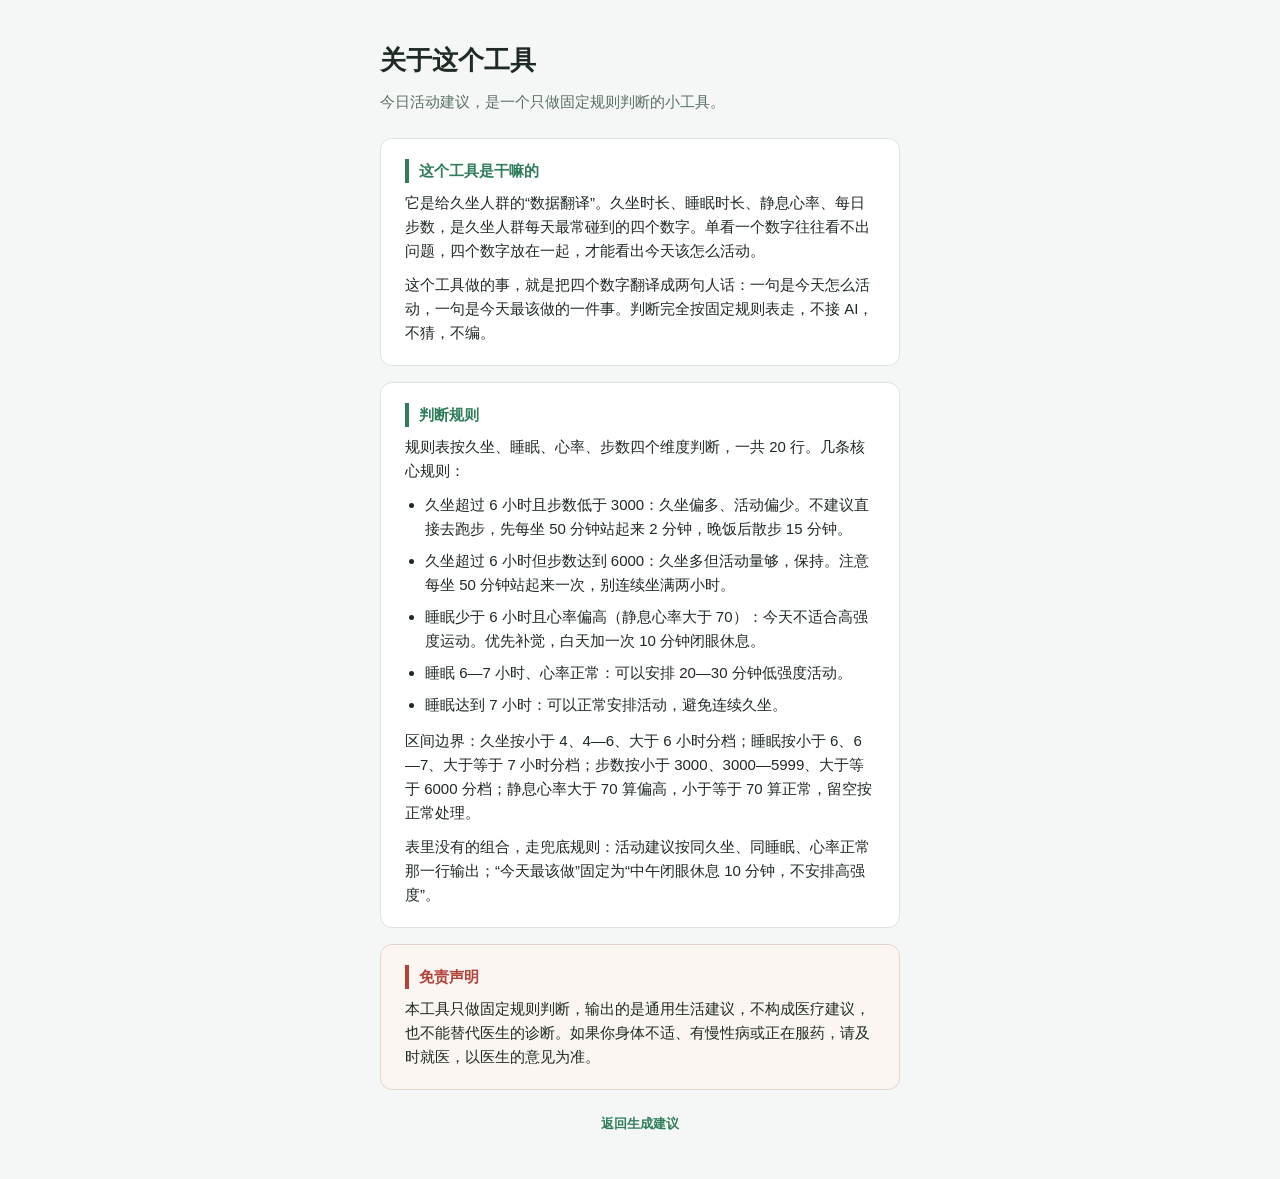
==== about.html @ 0ddff051 "Add about page and perfect logic" ====
<!DOCTYPE html>
<html lang="zh-CN">
<head>
  <meta charset="UTF-8">
  <meta name="viewport" content="width=device-width, initial-scale=1">
  <title>关于 - 今日活动建议</title>
  <link rel="stylesheet" href="style.css">
  <link rel="icon" href="data:image/svg+xml,%3Csvg xmlns='http://www.w3.org/2000/svg' viewBox='0 0 32 32'%3E%3Crect width='32' height='32' rx='7' fill='%232f7d5b'/%3E%3Cpath d='M8 17h4l2-6 3 10 2-4h5' fill='none' stroke='%23fff' stroke-width='2.4' stroke-linecap='round' stroke-linejoin='round'/%3E%3C/svg%3E">
</head>
<body>
  <main class="app">
    <header class="app-header">
      <h1>关于这个工具</h1>
      <p>今日活动建议，是一个只做固定规则判断的小工具。</p>
    </header>

    <section class="about-card">
      <h2>这个工具是干嘛的</h2>
      <p>它是给久坐人群的“数据翻译”。久坐时长、睡眠时长、静息心率、每日步数，是久坐人群每天最常碰到的四个数字。单看一个数字往往看不出问题，四个数字放在一起，才能看出今天该怎么活动。</p>
      <p>这个工具做的事，就是把四个数字翻译成两句人话：一句是今天怎么活动，一句是今天最该做的一件事。判断完全按固定规则表走，不接 AI，不猜，不编。</p>
    </section>

    <section class="about-card">
      <h2>判断规则</h2>
      <p>规则表按久坐、睡眠、心率、步数四个维度判断，一共 20 行。几条核心规则：</p>
      <ul class="rule-list">
        <li>久坐超过 6 小时且步数低于 3000：久坐偏多、活动偏少。不建议直接去跑步，先每坐 50 分钟站起来 2 分钟，晚饭后散步 15 分钟。</li>
        <li>久坐超过 6 小时但步数达到 6000：久坐多但活动量够，保持。注意每坐 50 分钟站起来一次，别连续坐满两小时。</li>
        <li>睡眠少于 6 小时且心率偏高（静息心率大于 70）：今天不适合高强度运动。优先补觉，白天加一次 10 分钟闭眼休息。</li>
        <li>睡眠 6—7 小时、心率正常：可以安排 20—30 分钟低强度活动。</li>
        <li>睡眠达到 7 小时：可以正常安排活动，避免连续久坐。</li>
      </ul>
      <p>区间边界：久坐按小于 4、4—6、大于 6 小时分档；睡眠按小于 6、6—7、大于等于 7 小时分档；步数按小于 3000、3000—5999、大于等于 6000 分档；静息心率大于 70 算偏高，小于等于 70 算正常，留空按正常处理。</p>
      <p>表里没有的组合，走兜底规则：活动建议按同久坐、同睡眠、心率正常那一行输出；“今天最该做”固定为“中午闭眼休息 10 分钟，不安排高强度”。</p>
    </section>

    <section class="about-card disclaimer">
      <h2>免责声明</h2>
      <p>本工具只做固定规则判断，输出的是通用生活建议，不构成医疗建议，也不能替代医生的诊断。如果你身体不适、有慢性病或正在服药，请及时就医，以医生的意见为准。</p>
    </section>

    <footer class="app-footer">
      <p><a href="index.html">返回生成建议</a></p>
    </footer>
  </main>
</body>
</html>
---- style.css ----
:root {
  --bg: #f4f7f5;
  --card: #ffffff;
  --ink: #1f2a24;
  --muted: #5c6f64;
  --accent: #2f7d5b;
  --line: #dbe4dd;
  --error: #b3423a;
}

* {
  box-sizing: border-box;
}

body {
  margin: 0;
  font-family: "Microsoft YaHei", "PingFang SC", "Hiragino Sans GB", "Segoe UI", sans-serif;
  background: var(--bg);
  color: var(--ink);
  line-height: 1.6;
}

.app {
  max-width: 560px;
  margin: 0 auto;
  padding: 40px 20px 32px;
}

.app-header h1 {
  font-size: 26px;
  margin: 0 0 8px;
}

.app-header p {
  color: var(--muted);
  margin: 0 0 24px;
  font-size: 15px;
}

.form-card,
.result {
  background: var(--card);
  border: 1px solid var(--line);
  border-radius: 12px;
  padding: 24px;
}

.field {
  margin-bottom: 16px;
}

.field label {
  display: block;
  font-size: 14px;
  font-weight: 600;
  margin-bottom: 6px;
}

.field input {
  width: 100%;
  padding: 10px 12px;
  font-size: 16px;
  border: 1px solid var(--line);
  border-radius: 8px;
  background: #fff;
}

.field input:focus {
  outline: 2px solid var(--accent);
  outline-offset: 1px;
  border-color: var(--accent);
}

.field-hint {
  margin: 4px 0 0;
  font-size: 13px;
  color: var(--muted);
}

button {
  width: 100%;
  padding: 12px;
  font-size: 16px;
  font-weight: 600;
  color: #fff;
  background: var(--accent);
  border: 0;
  border-radius: 8px;
  cursor: pointer;
}

button:hover {
  background: #256a4b;
}

button:focus-visible {
  outline: 2px solid var(--ink);
  outline-offset: 2px;
}

.form-error {
  color: var(--error);
  font-size: 14px;
  margin: 12px 0 0;
}

.result {
  margin-top: 20px;
}

.result-block {
  margin-bottom: 18px;
}

.result-block h2 {
  font-size: 15px;
  margin: 0 0 6px;
  color: var(--accent);
  border-left: 4px solid var(--accent);
  padding-left: 10px;
}

.result-block p {
  margin: 0;
  font-size: 15px;
}

.match-info {
  margin: 14px 0 0;
  font-size: 12px;
  color: var(--muted);
}

.app-footer {
  margin-top: 24px;
  text-align: center;
  color: var(--muted);
  font-size: 13px;
}

@media (max-width: 480px) {
  .app {
    padding: 24px 16px;
  }
}

.about-card {
  background: var(--card);
  border: 1px solid var(--line);
  border-radius: 12px;
  padding: 20px 24px;
  margin-bottom: 16px;
}

.about-card h2 {
  font-size: 15px;
  margin: 0 0 8px;
  color: var(--accent);
  border-left: 4px solid var(--accent);
  padding-left: 10px;
}

.about-card p {
  margin: 0 0 10px;
  font-size: 15px;
}

.about-card p:last-child {
  margin-bottom: 0;
}

.rule-list {
  margin: 0 0 12px;
  padding-left: 20px;
}

.rule-list li {
  margin-bottom: 8px;
  font-size: 15px;
}

.rule-list li:last-child {
  margin-bottom: 0;
}

.disclaimer {
  border: 1px solid #e6d5cd;
  background: #fbf6f2;
}

.disclaimer h2 {
  color: var(--error);
  border-left-color: var(--error);
}

.app-footer a {
  color: var(--accent);
  text-decoration: none;
  font-weight: 600;
}

.app-footer a:hover {
  text-decoration: underline;
}
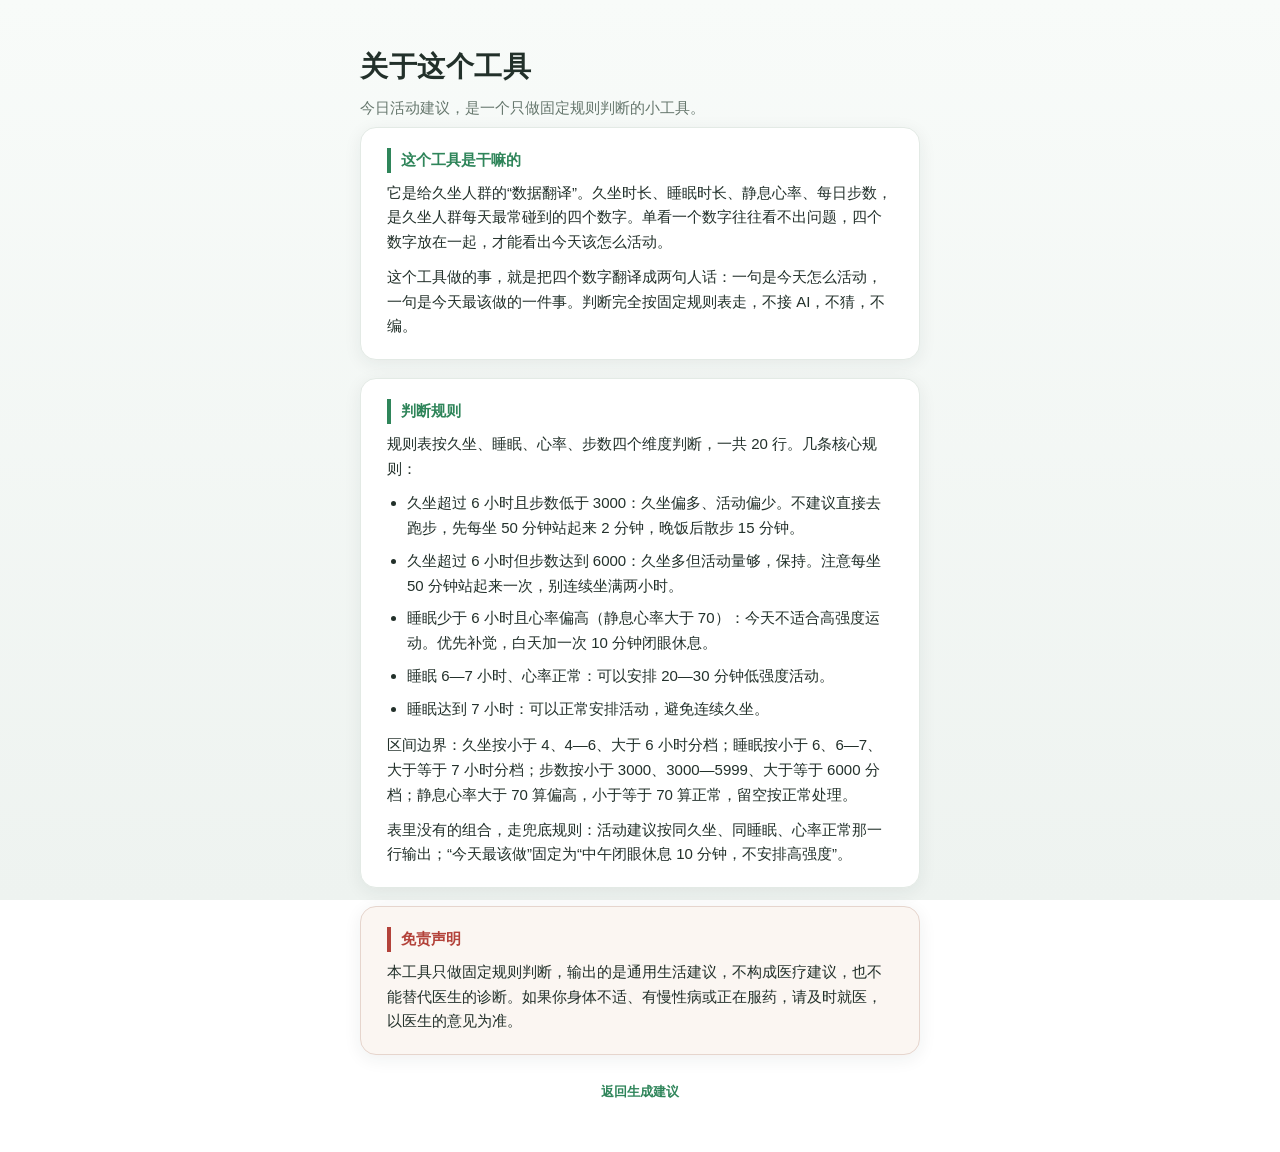
==== commit f87b02bb: "share card" ====
--- a/about.html
+++ b/about.html
@@ -4,7 +4,7 @@
   <meta charset="UTF-8">
   <meta name="viewport" content="width=device-width, initial-scale=1">
   <title>关于 - 今日活动建议</title>
-  <link rel="stylesheet" href="style.css">
+  <link rel="stylesheet" href="style.css?v=5">
   <link rel="icon" href="data:image/svg+xml,%3Csvg xmlns='http://www.w3.org/2000/svg' viewBox='0 0 32 32'%3E%3Crect width='32' height='32' rx='7' fill='%232f7d5b'/%3E%3Cpath d='M8 17h4l2-6 3 10 2-4h5' fill='none' stroke='%23fff' stroke-width='2.4' stroke-linecap='round' stroke-linejoin='round'/%3E%3C/svg%3E">
 </head>
 <body>
@@ -43,5 +43,13 @@
       <p><a href="index.html">返回生成建议</a></p>
     </footer>
   </main>
+  <script>
+    /* 与首页保持同一主题偏好 */
+    try {
+      if (localStorage.getItem('shiftHealthTheme') === 'dark') {
+        document.documentElement.setAttribute('data-theme', 'dark');
+      }
+    } catch (e) {}
+  </script>
 </body>
 </html>
--- a/style.css
+++ b/style.css
@@ -1,11 +1,38 @@
 :root {
-  --bg: #f4f7f5;
+  --bg: #f4f7f6;
+  --bg-top: #f8fbf9;
+  --bg-bottom: #eef3f0;
   --card: #ffffff;
-  --ink: #1f2a24;
-  --muted: #5c6f64;
-  --accent: #2f7d5b;
-  --line: #dbe4dd;
+  --ink: #22302a;
+  --muted: #66776d;
+  --accent: #2f855a;
+  --accent-dark: #276749;
+  --accent-soft: #e7f3ec;
+  --line: #e3eae5;
+  --input-bg: #ffffff;
+  --track-bg: #e9efea;
+  --shadow: 0 4px 18px rgba(31, 42, 36, 0.07);
   --error: #b3423a;
+  --toast-bg: #22302a;
+}
+
+/* 暗黑模式主题变量 */
+:root[data-theme="dark"] {
+  --bg: #0f1512;
+  --bg-top: #0f1512;
+  --bg-bottom: #18221c;
+  --card: #1a231e;
+  --ink: #e6efe9;
+  --muted: #93a69b;
+  --accent: #3fa878;
+  --accent-dark: #5ec291;
+  --accent-soft: #22352c;
+  --line: #2d3a33;
+  --input-bg: #141c17;
+  --track-bg: #26322c;
+  --shadow: 0 4px 18px rgba(0, 0, 0, 0.45);
+  --error: #e07a70;
+  --toast-bg: #2b3831;
 }
 
 * {
@@ -15,38 +42,95 @@
 body {
   margin: 0;
   font-family: "Microsoft YaHei", "PingFang SC", "Hiragino Sans GB", "Segoe UI", sans-serif;
-  background: var(--bg);
+  background: linear-gradient(180deg, var(--bg-top) 0%, var(--bg-bottom) 100%);
+  background-attachment: fixed;
   color: var(--ink);
-  line-height: 1.6;
+  line-height: 1.65;
+  min-height: 100vh;
 }
 
 .app {
-  max-width: 560px;
+  max-width: 600px;
   margin: 0 auto;
-  padding: 40px 20px 32px;
+  padding: 44px 20px 36px;
 }
 
 .app-header h1 {
-  font-size: 26px;
-  margin: 0 0 8px;
+  font-size: 28px;
+  margin: 0 0 6px;
+  letter-spacing: 0.5px;
 }
 
 .app-header p {
   color: var(--muted);
-  margin: 0 0 24px;
-  font-size: 15px;
+  margin: 0 0 6px;
+  font-size: 15px;
+}
+
+.app-header .app-sub {
+  margin: 0 0 26px;
+  font-size: 13px;
+  opacity: 0.85;
+}
+
+.mode-switch {
+  margin-bottom: 22px;
+  text-align: center;
+}
+
+.mode-status {
+  margin: 0 0 10px;
+  font-size: 15px;
+  font-weight: 600;
+  color: var(--accent-dark);
+}
+
+.mode-switch-btn {
+  width: 100%;
+  padding: 16px;
+  font-size: 18px;
+  font-weight: 700;
+  letter-spacing: 2px;
+  border: 0;
+  border-radius: 14px;
+  background: var(--accent);
+  color: #fff;
+  cursor: pointer;
+  box-shadow: 0 4px 14px rgba(47, 133, 90, 0.3);
+  transition: background 0.15s ease, transform 0.1s ease;
+}
+
+.mode-switch-btn:hover {
+  background: var(--accent-dark);
+}
+
+.mode-switch-btn:active {
+  transform: translateY(1px);
+}
+
+.mode-switch-btn:focus-visible {
+  outline: 2px solid var(--ink);
+  outline-offset: 2px;
+}
+
+.mode-hint {
+  margin: 8px 0 0;
+  font-size: 13px;
+  color: var(--muted);
 }
 
 .form-card,
-.result {
+.result,
+.about-card {
   background: var(--card);
   border: 1px solid var(--line);
-  border-radius: 12px;
-  padding: 24px;
+  border-radius: 16px;
+  box-shadow: var(--shadow);
+  padding: 26px;
 }
 
 .field {
-  margin-bottom: 16px;
+  margin-bottom: 18px;
 }
 
 .field label {
@@ -58,39 +142,48 @@
 
 .field input {
   width: 100%;
-  padding: 10px 12px;
+  padding: 11px 13px;
   font-size: 16px;
   border: 1px solid var(--line);
-  border-radius: 8px;
-  background: #fff;
+  border-radius: 10px;
+  background: var(--input-bg);
+  color: var(--ink);
+  transition: border-color 0.15s ease, box-shadow 0.15s ease;
 }
 
 .field input:focus {
-  outline: 2px solid var(--accent);
-  outline-offset: 1px;
+  outline: none;
   border-color: var(--accent);
+  box-shadow: 0 0 0 3px rgba(47, 133, 90, 0.15);
 }
 
 .field-hint {
-  margin: 4px 0 0;
+  margin: 5px 0 0;
   font-size: 13px;
   color: var(--muted);
 }
 
 button {
   width: 100%;
-  padding: 12px;
+  padding: 13px;
   font-size: 16px;
   font-weight: 600;
   color: #fff;
   background: var(--accent);
   border: 0;
-  border-radius: 8px;
+  border-radius: 10px;
   cursor: pointer;
+  box-shadow: 0 2px 8px rgba(47, 133, 90, 0.25);
+  transition: background 0.15s ease, transform 0.1s ease, box-shadow 0.15s ease;
 }
 
 button:hover {
-  background: #256a4b;
+  background: var(--accent-dark);
+  box-shadow: 0 3px 10px rgba(39, 103, 73, 0.3);
+}
+
+button:active {
+  transform: translateY(1px);
 }
 
 button:focus-visible {
@@ -98,61 +191,40 @@
   outline-offset: 2px;
 }
 
+button:disabled {
+  background: #a8bfb1;
+  box-shadow: none;
+  cursor: not-allowed;
+}
+
+.copy-btn {
+  margin-top: 16px;
+  background: var(--accent-soft);
+  color: var(--accent-dark);
+  border: 1px solid var(--line);
+  box-shadow: none;
+}
+
+.copy-btn:hover {
+  background: var(--accent-soft);
+  box-shadow: none;
+}
+
 .form-error {
   color: var(--error);
   font-size: 14px;
-  margin: 12px 0 0;
+  margin: 14px 0 0;
 }
 
 .result {
-  margin-top: 20px;
+  margin-top: 22px;
 }
 
 .result-block {
-  margin-bottom: 18px;
+  margin-bottom: 20px;
 }
 
 .result-block h2 {
-  font-size: 15px;
-  margin: 0 0 6px;
-  color: var(--accent);
-  border-left: 4px solid var(--accent);
-  padding-left: 10px;
-}
-
-.result-block p {
-  margin: 0;
-  font-size: 15px;
-}
-
-.match-info {
-  margin: 14px 0 0;
-  font-size: 12px;
-  color: var(--muted);
-}
-
-.app-footer {
-  margin-top: 24px;
-  text-align: center;
-  color: var(--muted);
-  font-size: 13px;
-}
-
-@media (max-width: 480px) {
-  .app {
-    padding: 24px 16px;
-  }
-}
-
-.about-card {
-  background: var(--card);
-  border: 1px solid var(--line);
-  border-radius: 12px;
-  padding: 20px 24px;
-  margin-bottom: 16px;
-}
-
-.about-card h2 {
   font-size: 15px;
   margin: 0 0 8px;
   color: var(--accent);
@@ -160,6 +232,86 @@
   padding-left: 10px;
 }
 
+.result-block p {
+  margin: 0;
+  font-size: 15px;
+}
+
+.vitality {
+  margin-bottom: 22px;
+}
+
+.vitality-head {
+  display: flex;
+  justify-content: space-between;
+  align-items: baseline;
+  margin-bottom: 8px;
+}
+
+.vitality-label {
+  font-size: 15px;
+  font-weight: 600;
+  color: var(--accent);
+  border-left: 4px solid var(--accent);
+  padding-left: 10px;
+}
+
+.vitality-score {
+  font-size: 14px;
+  font-weight: 600;
+  color: var(--ink);
+}
+
+.vitality-track {
+  height: 14px;
+  background: var(--track-bg);
+  border-radius: 999px;
+  overflow: hidden;
+}
+
+.vitality-fill {
+  height: 100%;
+  width: 0;
+  border-radius: 999px;
+  background: linear-gradient(90deg, #f7c948 0%, #48bb78 100%);
+  transition: width 0.5s ease;
+}
+
+.toast {
+  position: fixed;
+  left: 50%;
+  bottom: 36px;
+  transform: translateX(-50%) translateY(8px);
+  background: var(--toast-bg);
+  color: #fff;
+  font-size: 14px;
+  padding: 10px 20px;
+  border-radius: 999px;
+  box-shadow: 0 6px 20px rgba(34, 48, 42, 0.25);
+  opacity: 0;
+  pointer-events: none;
+  transition: opacity 0.2s ease, transform 0.2s ease;
+  z-index: 20;
+}
+
+.toast.show {
+  opacity: 1;
+  transform: translateX(-50%) translateY(0);
+}
+
+.about-card {
+  padding: 20px 26px;
+  margin-bottom: 18px;
+}
+
+.about-card h2 {
+  font-size: 15px;
+  margin: 0 0 8px;
+  color: var(--accent);
+  border-left: 4px solid var(--accent);
+  padding-left: 10px;
+}
+
 .about-card p {
   margin: 0 0 10px;
   font-size: 15px;
@@ -191,6 +343,13 @@
 .disclaimer h2 {
   color: var(--error);
   border-left-color: var(--error);
+}
+
+.app-footer {
+  margin-top: 26px;
+  text-align: center;
+  color: var(--muted);
+  font-size: 13px;
 }
 
 .app-footer a {
@@ -202,3 +361,222 @@
 .app-footer a:hover {
   text-decoration: underline;
 }
+
+.feedback {
+  margin-top: 10px;
+  font-size: 13px;
+  color: var(--muted);
+}
+
+.last-test {
+  margin: 4px 0 0;
+  font-size: 13px;
+  color: var(--muted);
+}
+
+@media (max-width: 480px) {
+  .app {
+    padding: 26px 16px;
+  }
+}
+
+/* ================= 分享卡片（离屏截图 → 预览展示 → 手动关闭） ================= */
+.share-overlay {
+  position: fixed;
+  inset: 0;
+  background: rgba(15, 25, 20, 0.55);
+  display: none;
+  padding: 24px;
+  overflow: auto;
+  z-index: 40;
+}
+
+.share-overlay.show {
+  display: flex;
+}
+
+.share-close {
+  position: fixed;
+  top: 18px;
+  right: 18px;
+  width: 44px;
+  height: 44px;
+  padding: 0;
+  font-size: 26px;
+  line-height: 40px;
+  border: 0;
+  border-radius: 50%;
+  background: rgba(255, 255, 255, 0.9);
+  color: #22302a;
+  cursor: pointer;
+  box-shadow: 0 2px 10px rgba(0, 0, 0, 0.25);
+  z-index: 41;
+}
+
+.share-close:hover {
+  background: #fff;
+}
+
+.share-card {
+  position: absolute;
+  left: -9999px;
+  top: 0;
+  width: 600px;
+  box-sizing: border-box;
+  background: linear-gradient(160deg, #16352a 0%, #1f5c43 55%, #2f855a 100%);
+  color: #fff;
+  padding: 46px 40px 40px;
+  font-family: "Microsoft YaHei", "PingFang SC", "Segoe UI", sans-serif;
+  border-radius: 24px;
+}
+
+.share-overlay.show .share-card {
+  position: relative;
+  left: auto;
+  top: auto;
+  margin: auto;
+  max-width: 600px;
+}
+
+.share-card-inner {
+  text-align: center;
+}
+
+.share-mode {
+  margin: 0;
+  font-size: 15px;
+  letter-spacing: 3px;
+  color: rgba(255, 255, 255, 0.78);
+}
+
+.share-title {
+  margin: 10px 0 30px;
+  font-size: 30px;
+  font-weight: 700;
+  letter-spacing: 2px;
+}
+
+.share-vitality {
+  display: flex;
+  align-items: baseline;
+  justify-content: center;
+  gap: 8px;
+}
+
+.share-score {
+  font-size: 72px;
+  font-weight: 800;
+  line-height: 1;
+}
+
+.share-score-unit {
+  font-size: 20px;
+  color: rgba(255, 255, 255, 0.7);
+}
+
+.share-vitality-label {
+  margin: 10px 0 0;
+  font-size: 14px;
+  letter-spacing: 4px;
+  color: rgba(255, 255, 255, 0.85);
+}
+
+.share-block {
+  margin-top: 22px;
+  background: rgba(255, 255, 255, 0.12);
+  border: 1px solid rgba(255, 255, 255, 0.16);
+  border-radius: 16px;
+  padding: 18px 22px;
+  text-align: left;
+}
+
+.share-block h3 {
+  margin: 0 0 8px;
+  font-size: 15px;
+  color: #ffd98a;
+  border-left: 4px solid #ffd98a;
+  padding-left: 10px;
+}
+
+.share-block p {
+  margin: 0;
+  font-size: 16px;
+  line-height: 1.75;
+}
+
+.share-date {
+  margin: 30px 0 0;
+  font-size: 13px;
+  color: rgba(255, 255, 255, 0.6);
+}
+
+.share-url {
+  margin: 6px 0 0;
+  font-size: 16px;
+  font-weight: 700;
+  letter-spacing: 1px;
+  color: #ffd98a;
+}
+
+/* ================= 暗黑模式切换按钮（右上角） ================= */
+.theme-toggle {
+  position: fixed;
+  top: 14px;
+  right: 14px;
+  width: 44px;
+  height: 44px;
+  padding: 0;
+  border: 1px solid var(--line);
+  border-radius: 50%;
+  background: var(--card);
+  color: var(--ink);
+  cursor: pointer;
+  display: flex;
+  align-items: center;
+  justify-content: center;
+  box-shadow: var(--shadow);
+  z-index: 50;
+}
+
+.theme-toggle:hover {
+  border-color: var(--accent);
+  color: var(--accent);
+}
+
+.theme-toggle svg {
+  width: 20px;
+  height: 20px;
+  fill: none;
+  stroke: currentColor;
+  stroke-width: 2;
+  stroke-linecap: round;
+  stroke-linejoin: round;
+}
+
+.icon-sun {
+  display: none;
+}
+
+.icon-moon {
+  display: block;
+}
+
+:root[data-theme="dark"] .icon-sun {
+  display: block;
+}
+
+:root[data-theme="dark"] .icon-moon {
+  display: none;
+}
+
+/* 暗黑模式下个别元素的微调 */
+:root[data-theme="dark"] .disclaimer {
+  border-color: #4a352e;
+  background: #2a211d;
+}
+
+:root[data-theme="dark"] .mode-switch-btn:disabled,
+:root[data-theme="dark"] button:disabled {
+  background: #3a4a42;
+  color: #93a69b;
+}
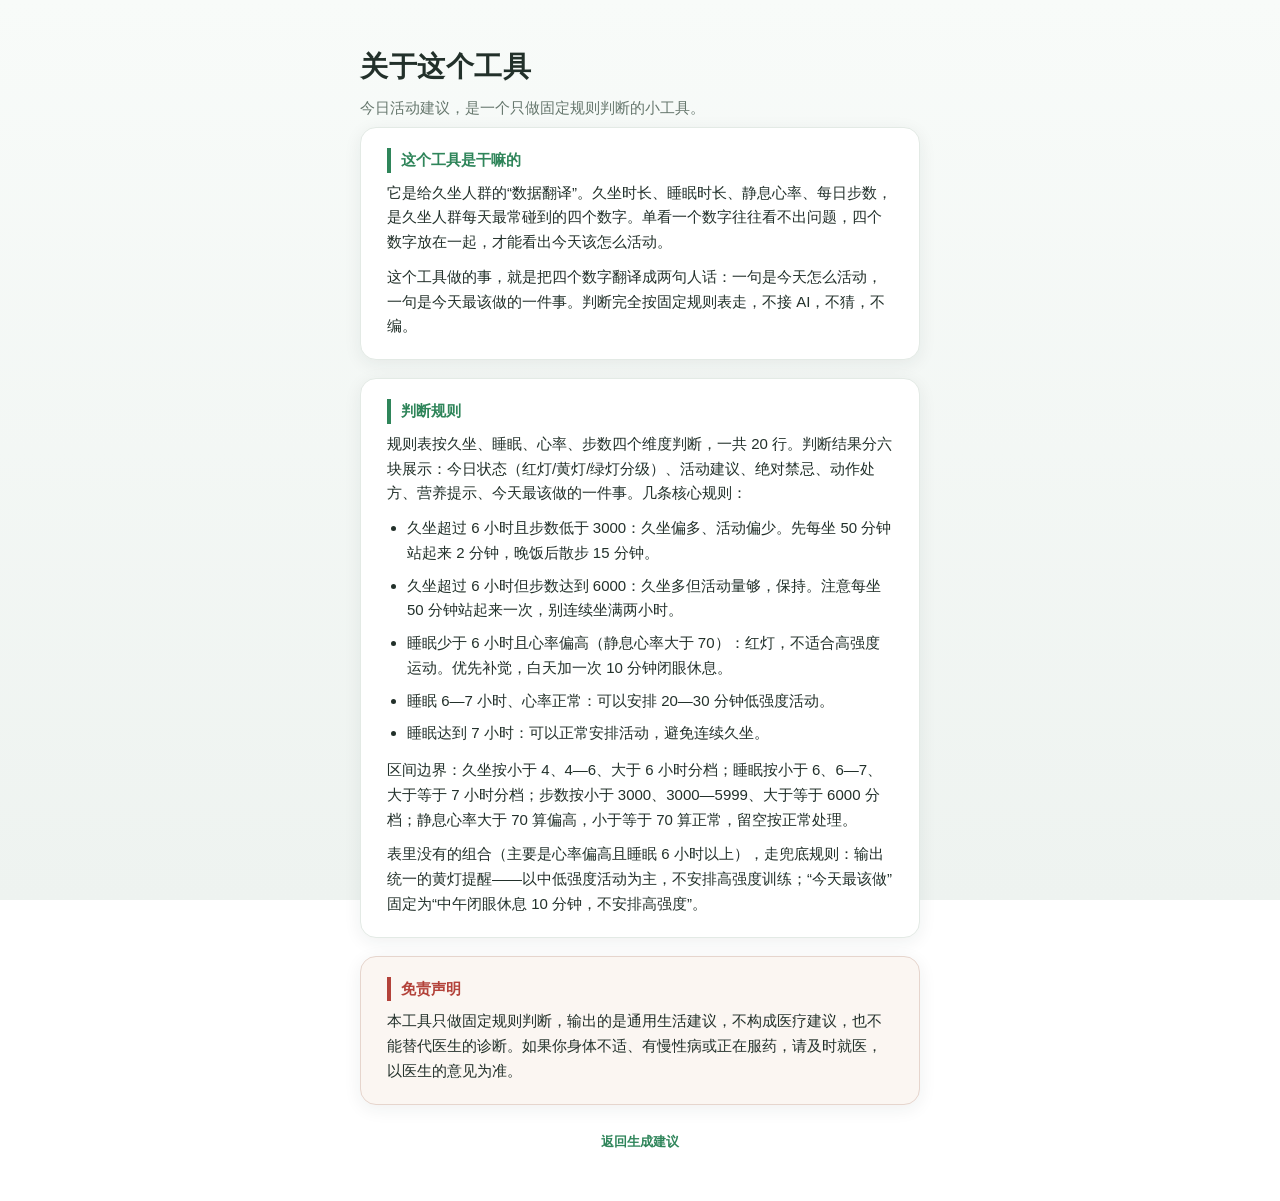
==== commit e4b7d3f8: "灯" ====
--- a/about.html
+++ b/about.html
@@ -4,7 +4,7 @@
   <meta charset="UTF-8">
   <meta name="viewport" content="width=device-width, initial-scale=1">
   <title>关于 - 今日活动建议</title>
-  <link rel="stylesheet" href="style.css?v=5">
+  <link rel="stylesheet" href="style.css?v=6">
   <link rel="icon" href="data:image/svg+xml,%3Csvg xmlns='http://www.w3.org/2000/svg' viewBox='0 0 32 32'%3E%3Crect width='32' height='32' rx='7' fill='%232f7d5b'/%3E%3Cpath d='M8 17h4l2-6 3 10 2-4h5' fill='none' stroke='%23fff' stroke-width='2.4' stroke-linecap='round' stroke-linejoin='round'/%3E%3C/svg%3E">
 </head>
 <body>
@@ -22,16 +22,16 @@
 
     <section class="about-card">
       <h2>判断规则</h2>
-      <p>规则表按久坐、睡眠、心率、步数四个维度判断，一共 20 行。几条核心规则：</p>
+      <p>规则表按久坐、睡眠、心率、步数四个维度判断，一共 20 行。判断结果分六块展示：今日状态（红灯/黄灯/绿灯分级）、活动建议、绝对禁忌、动作处方、营养提示、今天最该做的一件事。几条核心规则：</p>
       <ul class="rule-list">
-        <li>久坐超过 6 小时且步数低于 3000：久坐偏多、活动偏少。不建议直接去跑步，先每坐 50 分钟站起来 2 分钟，晚饭后散步 15 分钟。</li>
+        <li>久坐超过 6 小时且步数低于 3000：久坐偏多、活动偏少。先每坐 50 分钟站起来 2 分钟，晚饭后散步 15 分钟。</li>
         <li>久坐超过 6 小时但步数达到 6000：久坐多但活动量够，保持。注意每坐 50 分钟站起来一次，别连续坐满两小时。</li>
-        <li>睡眠少于 6 小时且心率偏高（静息心率大于 70）：今天不适合高强度运动。优先补觉，白天加一次 10 分钟闭眼休息。</li>
+        <li>睡眠少于 6 小时且心率偏高（静息心率大于 70）：红灯，不适合高强度运动。优先补觉，白天加一次 10 分钟闭眼休息。</li>
         <li>睡眠 6—7 小时、心率正常：可以安排 20—30 分钟低强度活动。</li>
         <li>睡眠达到 7 小时：可以正常安排活动，避免连续久坐。</li>
       </ul>
       <p>区间边界：久坐按小于 4、4—6、大于 6 小时分档；睡眠按小于 6、6—7、大于等于 7 小时分档；步数按小于 3000、3000—5999、大于等于 6000 分档；静息心率大于 70 算偏高，小于等于 70 算正常，留空按正常处理。</p>
-      <p>表里没有的组合，走兜底规则：活动建议按同久坐、同睡眠、心率正常那一行输出；“今天最该做”固定为“中午闭眼休息 10 分钟，不安排高强度”。</p>
+      <p>表里没有的组合（主要是心率偏高且睡眠 6 小时以上），走兜底规则：输出统一的黄灯提醒——以中低强度活动为主，不安排高强度训练；“今天最该做”固定为“中午闭眼休息 10 分钟，不安排高强度”。</p>
     </section>
 
     <section class="about-card disclaimer">
--- a/style.css
+++ b/style.css
@@ -580,3 +580,63 @@
   background: #3a4a42;
   color: #93a69b;
 }
+
+/* ================= 状态分级徽标（红灯/黄灯/绿灯） ================= */
+.risk-badge {
+  display: block;
+  margin: 0 0 14px;
+  padding: 9px 14px;
+  border-radius: 10px;
+  font-size: 15px;
+  font-weight: 700;
+  text-align: center;
+}
+
+.risk-red {
+  background: #fdeaea;
+  color: #b3423a;
+  border: 1px solid #f3c6c2;
+}
+
+.risk-yellow {
+  background: #fdf6e3;
+  color: #9c7316;
+  border: 1px solid #ecd9a8;
+}
+
+.risk-green {
+  background: #e7f3ec;
+  color: #2f7d5b;
+  border: 1px solid #c4e0d0;
+}
+
+:root[data-theme="dark"] .risk-red {
+  background: #3a2523;
+  color: #f0a89f;
+  border-color: #5a3a36;
+}
+
+:root[data-theme="dark"] .risk-yellow {
+  background: #332b1c;
+  color: #e6c76a;
+  border-color: #55471f;
+}
+
+:root[data-theme="dark"] .risk-green {
+  background: #1d2f27;
+  color: #7fd3a6;
+  border-color: #2f5342;
+}
+
+/* 绝对禁忌块的标题用警示色 */
+.result-taboo h2 {
+  color: var(--error);
+}
+
+/* 分享卡片上的状态行 */
+.share-risk {
+  margin: 2px 0 14px;
+  font-size: 15px;
+  font-weight: 700;
+  color: #ffd98a;
+}
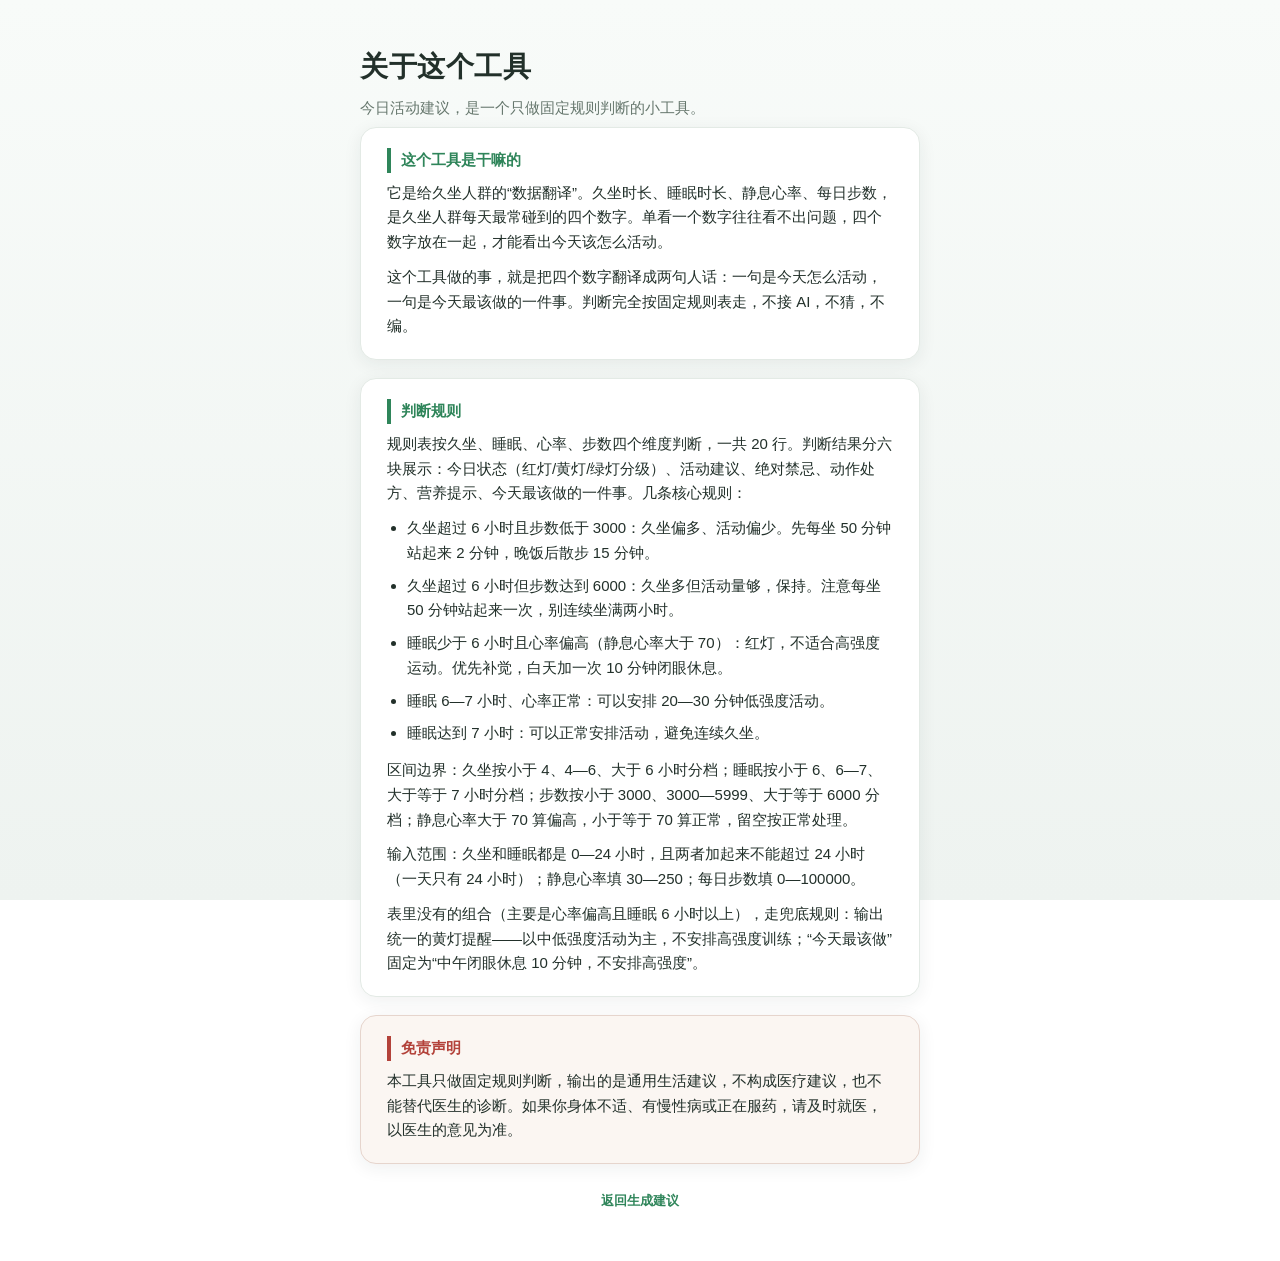
==== commit 87a81922: "让数据严谨" ====
--- a/about.html
+++ b/about.html
@@ -4,7 +4,7 @@
   <meta charset="UTF-8">
   <meta name="viewport" content="width=device-width, initial-scale=1">
   <title>关于 - 今日活动建议</title>
-  <link rel="stylesheet" href="style.css?v=6">
+  <link rel="stylesheet" href="style.css?v=7">
   <link rel="icon" href="data:image/svg+xml,%3Csvg xmlns='http://www.w3.org/2000/svg' viewBox='0 0 32 32'%3E%3Crect width='32' height='32' rx='7' fill='%232f7d5b'/%3E%3Cpath d='M8 17h4l2-6 3 10 2-4h5' fill='none' stroke='%23fff' stroke-width='2.4' stroke-linecap='round' stroke-linejoin='round'/%3E%3C/svg%3E">
 </head>
 <body>
@@ -31,6 +31,7 @@
         <li>睡眠达到 7 小时：可以正常安排活动，避免连续久坐。</li>
       </ul>
       <p>区间边界：久坐按小于 4、4—6、大于 6 小时分档；睡眠按小于 6、6—7、大于等于 7 小时分档；步数按小于 3000、3000—5999、大于等于 6000 分档；静息心率大于 70 算偏高，小于等于 70 算正常，留空按正常处理。</p>
+      <p>输入范围：久坐和睡眠都是 0—24 小时，且两者加起来不能超过 24 小时（一天只有 24 小时）；静息心率填 30—250；每日步数填 0—100000。</p>
       <p>表里没有的组合（主要是心率偏高且睡眠 6 小时以上），走兜底规则：输出统一的黄灯提醒——以中低强度活动为主，不安排高强度训练；“今天最该做”固定为“中午闭眼休息 10 分钟，不安排高强度”。</p>
     </section>
 
